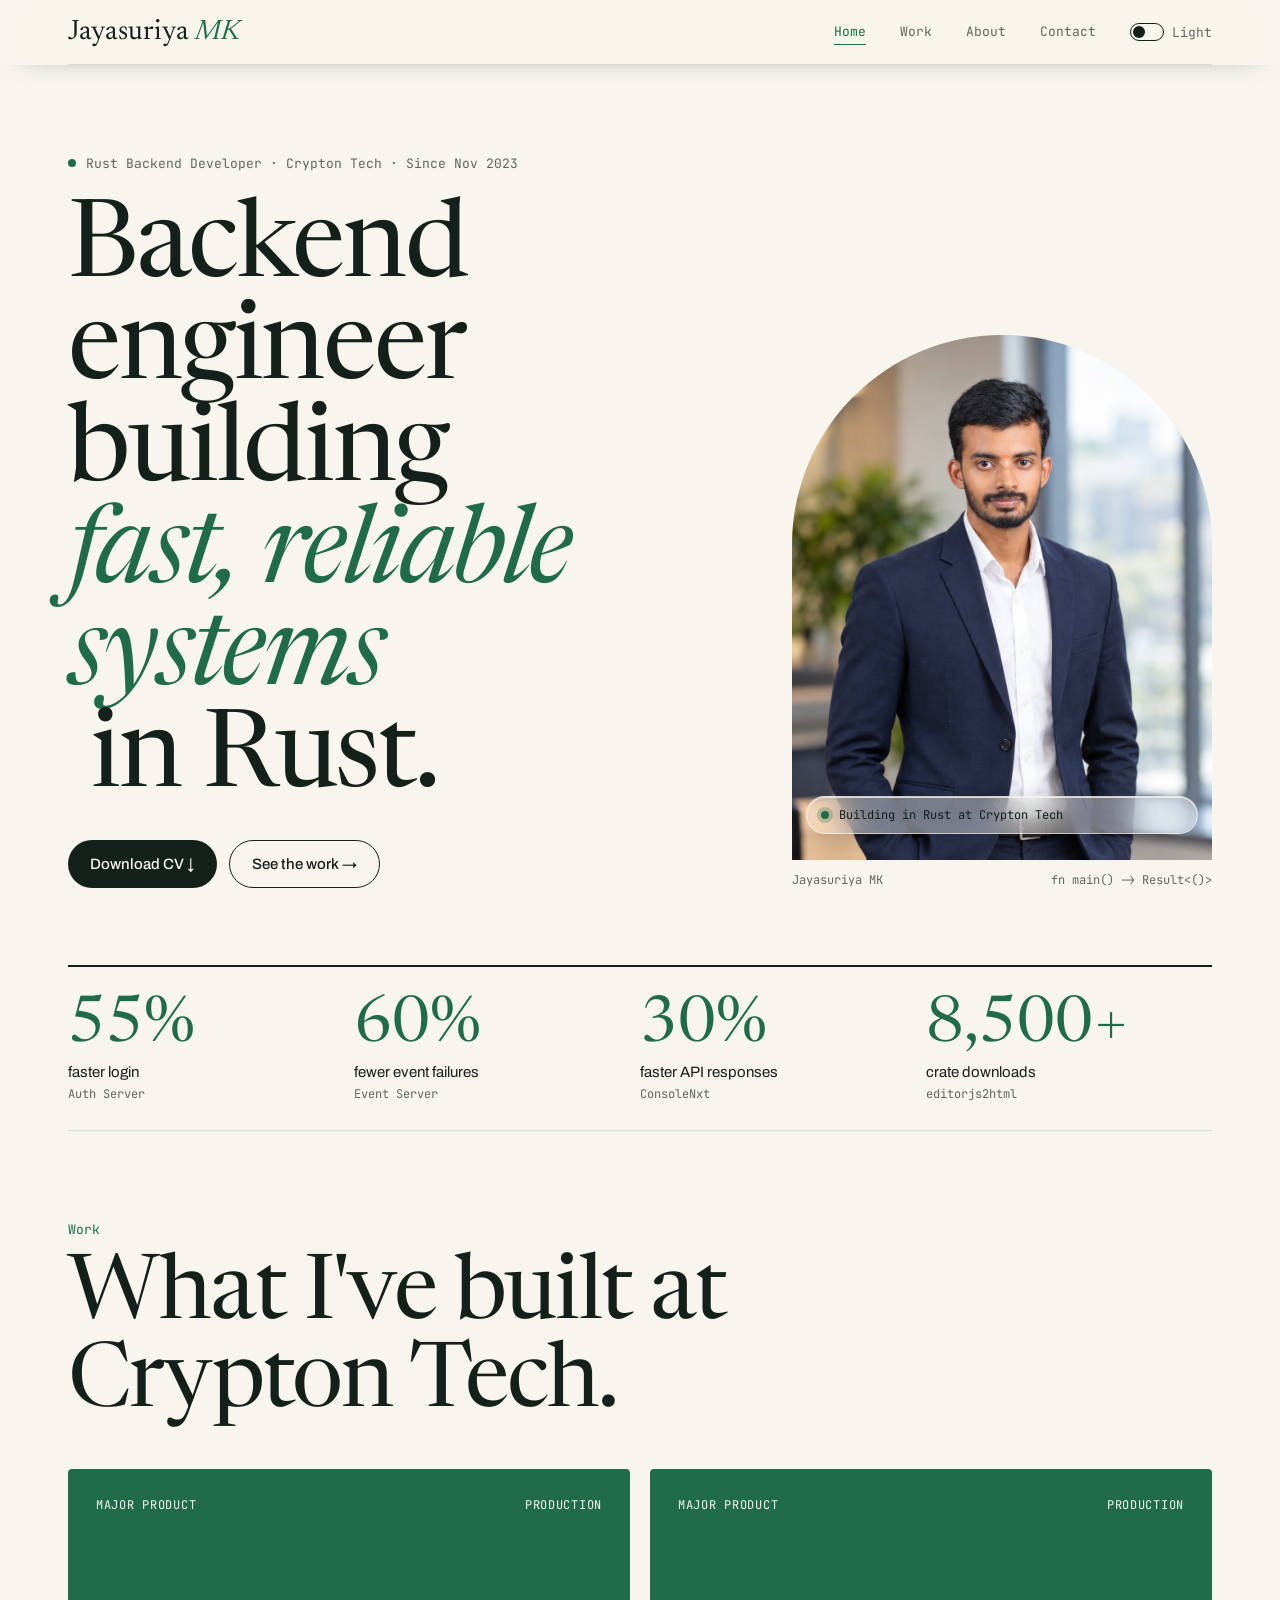
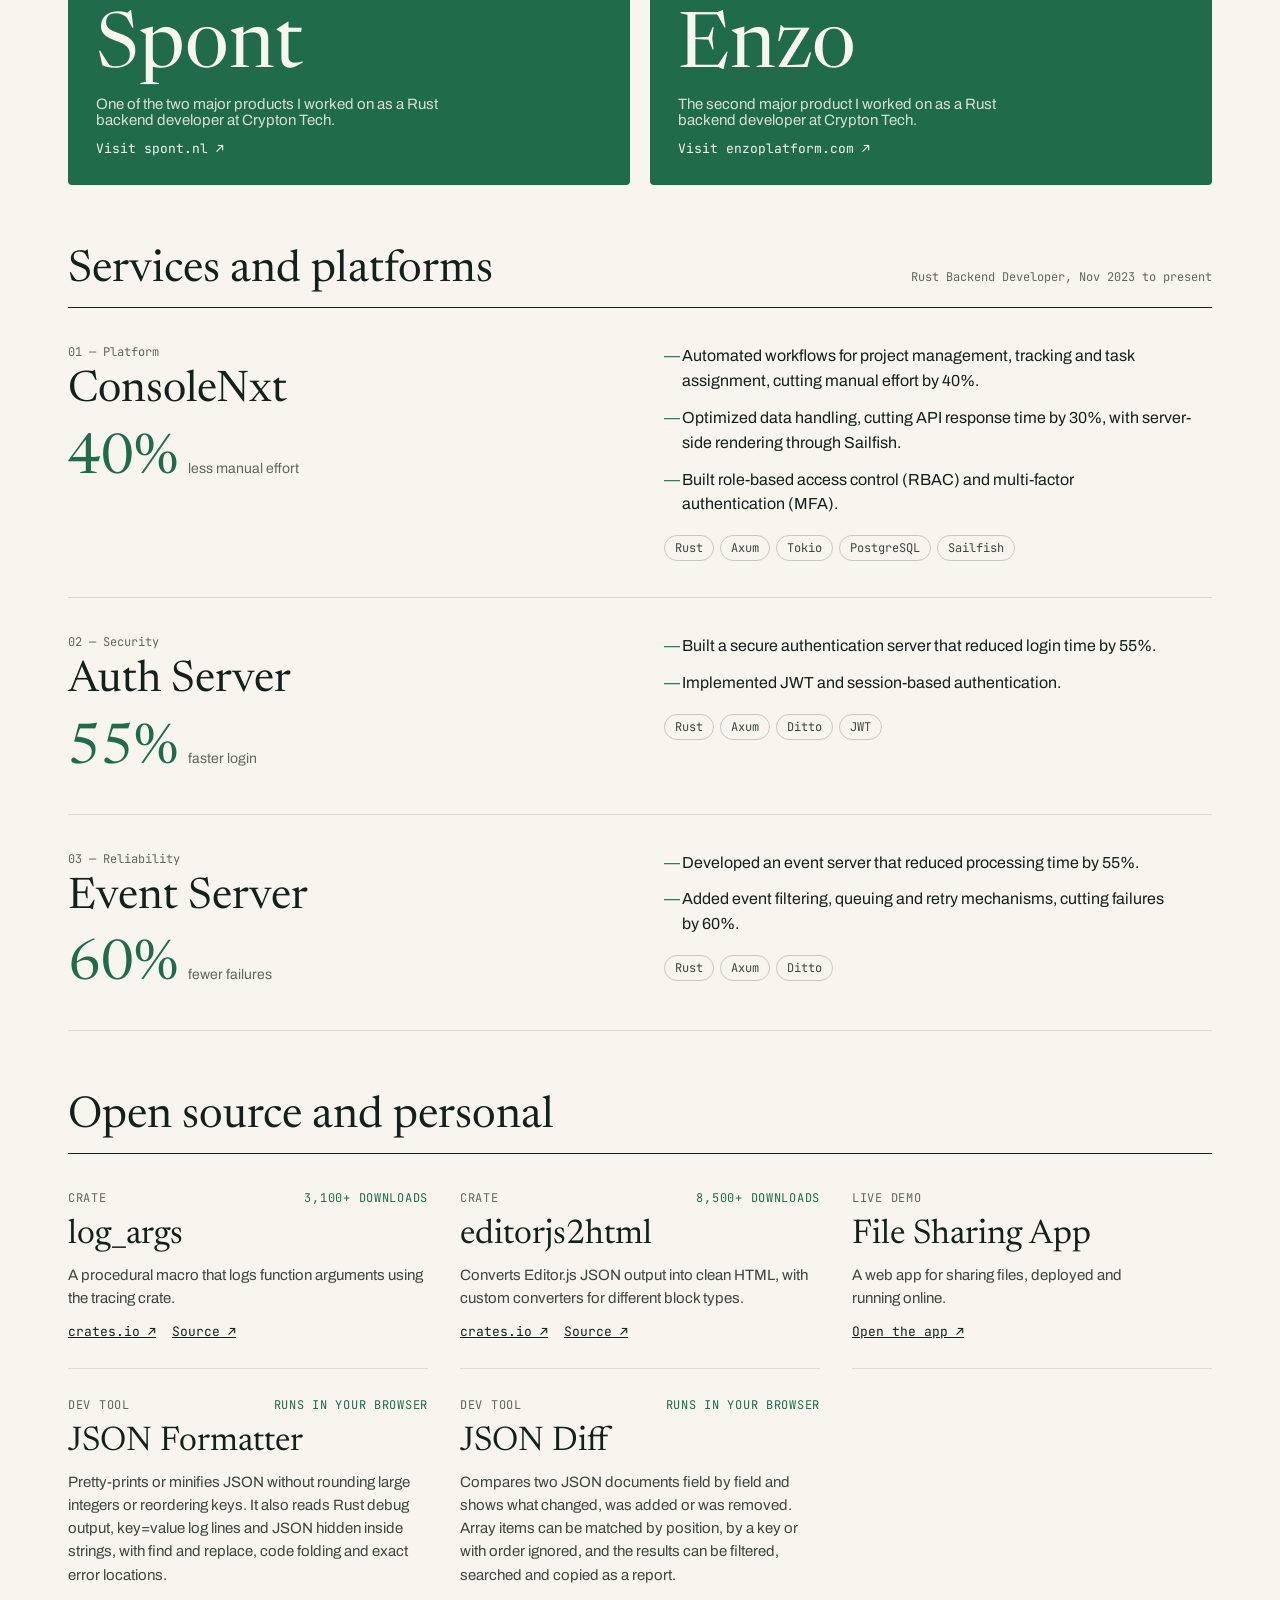
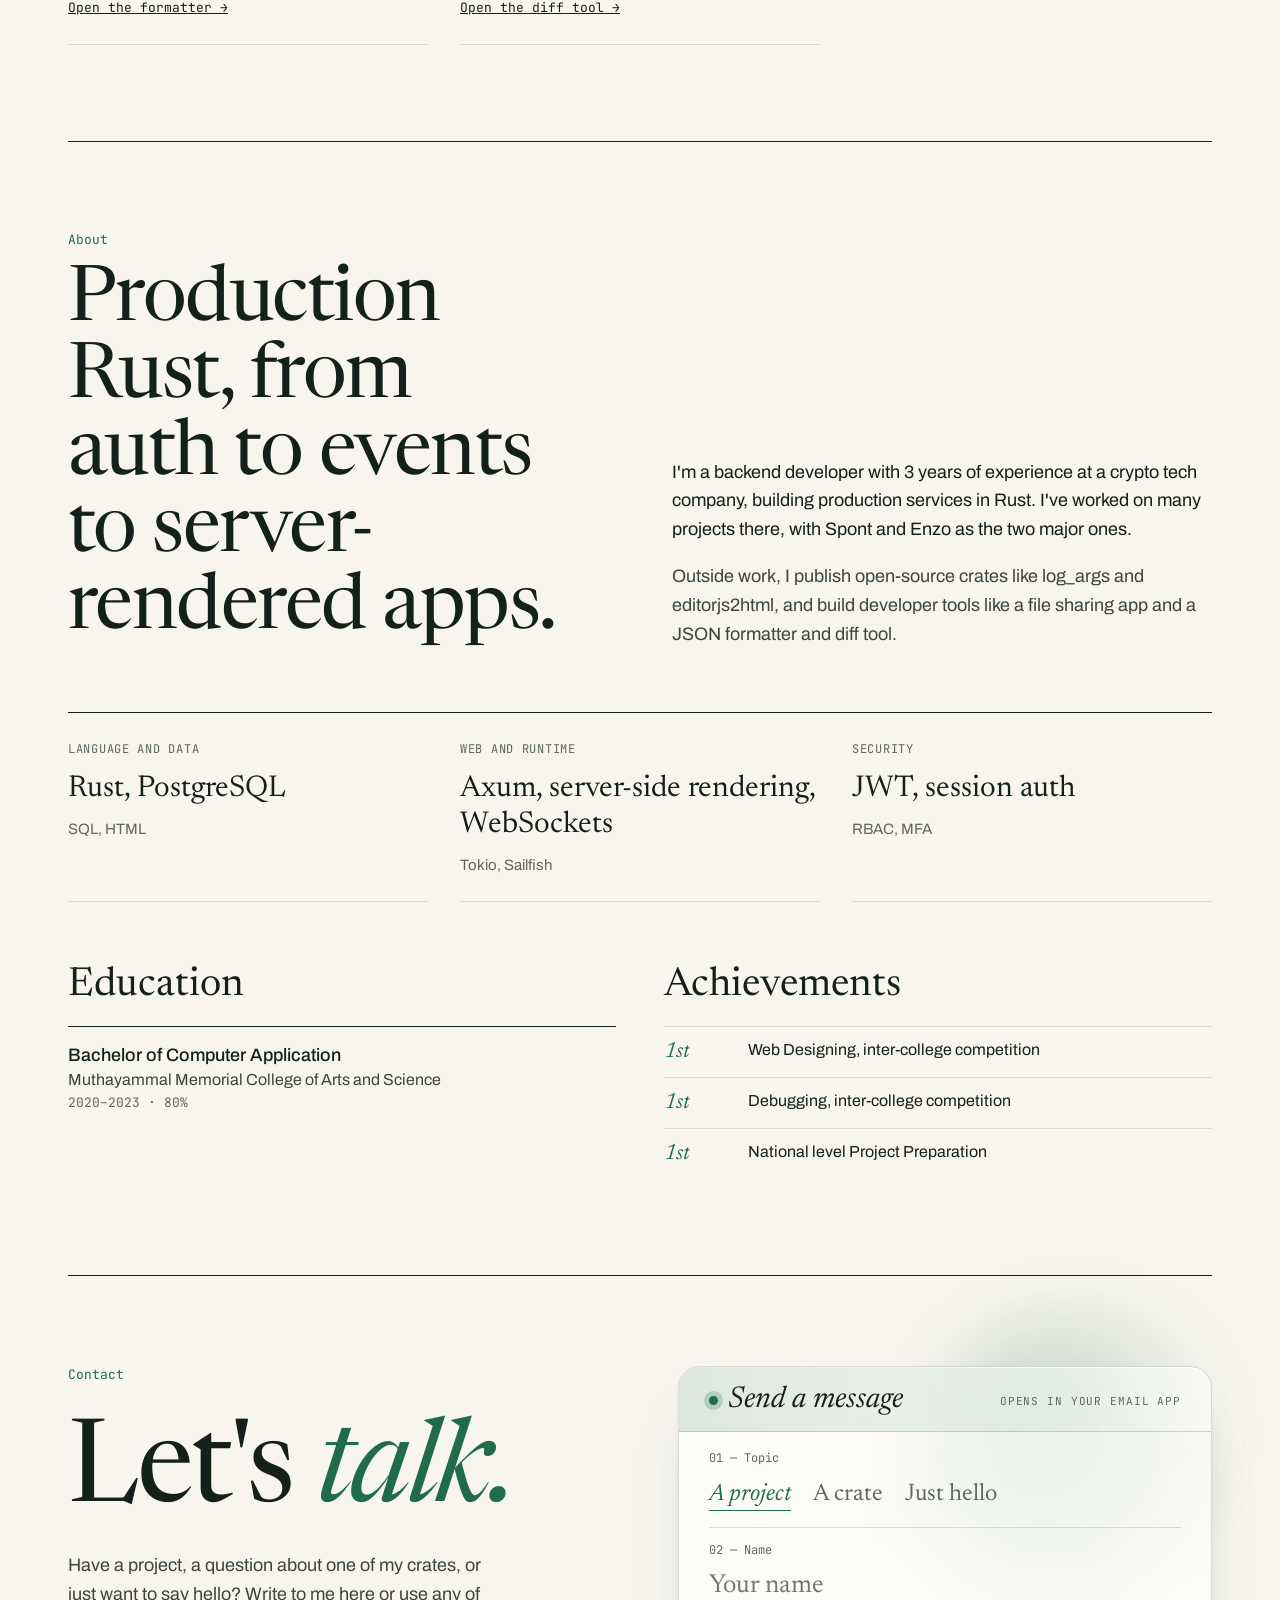
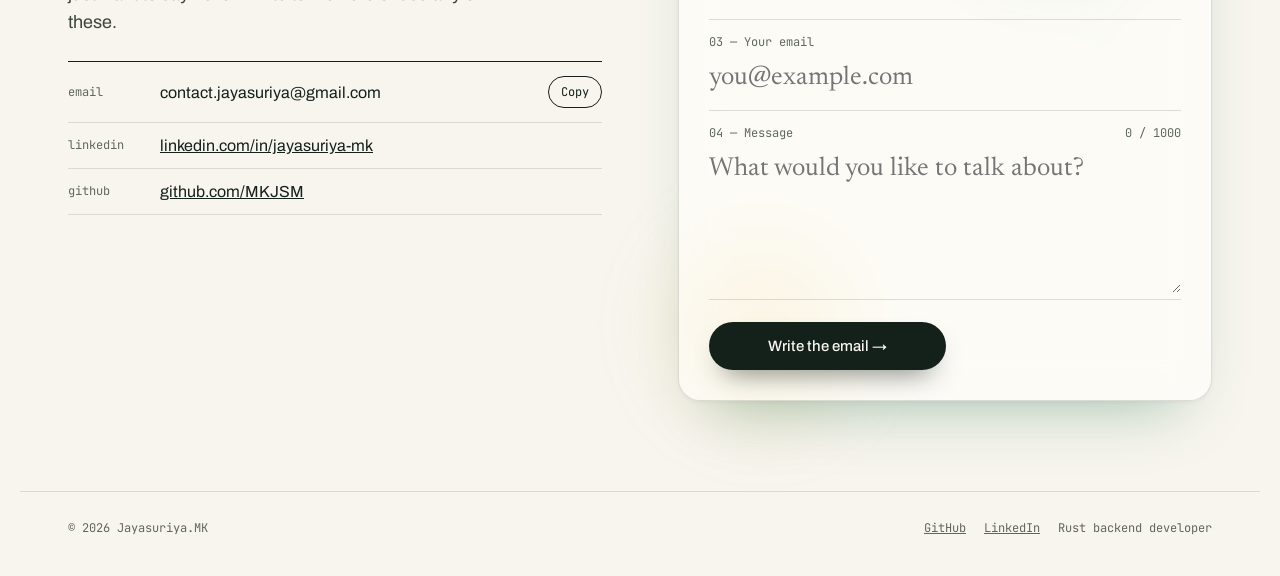
==== index.html @ 96c5d4a2 "Initial commit: Newsprint portfolio with JSON Formatter and JSON Diff" ====
<!DOCTYPE html>
<html lang="en">
<head>
  <meta charset="utf-8">
  <meta name="viewport" content="width=device-width, initial-scale=1">
  <title>Jayasuriya MK — Rust Backend Developer</title>
  <link rel="preconnect" href="https://fonts.googleapis.com">
  <link rel="preconnect" href="https://fonts.gstatic.com" crossorigin>
  <link rel="stylesheet" href="https://fonts.googleapis.com/css2?family=Newsreader:ital,opsz,wght@0,6..72,400;0,6..72,500;1,6..72,400&family=Archivo:wght@400;500;600&family=JetBrains+Mono:wght@400;500&display=swap">
  <script>document.documentElement.classList.add('js');</script>
  <link rel="stylesheet" href="style.css">
</head>
<body>
<a href="#main-content" class="skip-link">Skip to content</a>

<div class="site-wrap">
  <!-- ── Header ────────────────────────────────── -->
  <div class="site-header-wrap">
    <div class="scroll-progress"></div>
    <header class="site-header">
      <a href="#home" class="brand">Jayasuriya <em>MK</em></a>
      <nav class="site-nav">
        <a href="#home" class="nav-link active">Home</a>
        <a href="#work" class="nav-link">Work</a>
        <a href="#about" class="nav-link">About</a>
        <a href="#contact" class="nav-link">Contact</a>
        <button data-bump class="theme-toggle" type="button" role="switch" aria-checked="false" aria-label="Dark mode" title="Switch to dark mode">
          <span class="toggle-track"><span class="toggle-knob"></span></span>
          <span class="toggle-label">Light</span>
        </button>
      </nav>
    </header>
    <div class="container"><div class="header-rule"></div></div>
  </div>

  <!-- ── Main ──────────────────────────────────── -->
  <main id="main-content" class="site-main">

    <!-- Home -->
    <section id="home" class="section-anchor">
      <div class="hero-grid">
        <div class="hero-intro" data-rv>
          <p class="hero-status"><span class="live-dot"></span>Rust Backend Developer · Crypton Tech · Since Nov 2023</p>
          <h1 class="hero-title" data-rv="h1">Backend engineer building <em>fast, reliable systems</em> in Rust.</h1>
          <div class="hero-actions">
            <a data-bump href="assets/JAYASURIYA_RUST.pdf" download="JAYASURIYA_RUST.pdf" class="btn-primary">Download CV ↓</a>
            <a data-bump href="#work" class="btn-outline">See the work →</a>
          </div>
        </div>
        <figure class="portrait-figure" data-rv="img">
          <img src="assets/portrait_2.png" alt="Portrait of Jayasuriya MK" class="portrait-img">
          <div data-chip class="portrait-chip">
            <span class="chip-dot"></span>
            <span class="chip-text">Building in Rust at Crypton Tech</span>
          </div>
          <figcaption class="portrait-caption">
            <span>Jayasuriya MK</span>
            <span>fn main() -&gt; Result&lt;()&gt;</span>
          </figcaption>
        </figure>
      </div>
      <section data-metrics class="metrics-section" data-rv="line">
        <!-- rendered by app.js -->
      </section>
    </section>

    <!-- Work -->
    <section id="work" class="section-anchor">
      <div class="section-intro" data-rv>
        <p class="section-tag">Work</p>
        <h2 class="section-heading">What I've built at Crypton Tech.</h2>
      </div>
      <div class="products-grid">
        <!-- rendered by app.js -->
      </div>
      <section class="services-section" data-rv>
        <div class="services-header">
          <h2 class="services-title">Services and platforms</h2>
          <span class="services-subtitle">Rust Backend Developer, Nov 2023 to present</span>
        </div>
        <div class="services-container">
          <!-- rendered by app.js -->
        </div>
      </section>
      <section class="oss-section" data-rv>
        <div class="oss-header">
          <h2 class="oss-title">Open source and personal</h2>
        </div>
        <div class="oss-grid">
          <!-- rendered by app.js -->
        </div>
      </section>
    </section>

    <!-- About -->
    <section id="about" class="section-anchor about-border">
      <div class="about-grid" data-rv>
        <div>
          <p class="section-tag">About</p>
          <h2 class="about-heading">Production Rust, from auth to events to server-rendered apps.</h2>
        </div>
        <div class="about-text">
          <p>I'm a backend developer with 3 years of experience at a crypto tech company, building production services in Rust. I've worked on many projects there, with Spont and Enzo as the two major ones.</p>
          <p>Outside work, I publish open-source crates like log_args and editorjs2html, and build developer tools like a file sharing app and a JSON formatter and diff tool.</p>
        </div>
      </div>
      <section class="skills-grid">
        <!-- rendered by app.js -->
      </section>
      <div class="edu-achieve-grid">
        <div data-rv>
          <h2 class="sub-heading">Education</h2>
          <div class="edu-detail">
            <span class="edu-degree">Bachelor of Computer Application</span>
            <span class="edu-school">Muthayammal Memorial College of Arts and Science</span>
            <span class="edu-year">2020–2023 · 80%</span>
          </div>
        </div>
        <div data-rv>
          <h2 class="sub-heading">Achievements</h2>
          <div class="achievements-container">
            <!-- rendered by app.js -->
          </div>
        </div>
      </div>
    </section>

    <!-- Contact -->
    <section id="contact" class="section-anchor about-border">
      <div class="contact-grid">
        <div class="contact-info" data-rv>
          <p class="section-tag">Contact</p>
          <h2 class="contact-heading">Let's <em>talk.</em></h2>
          <p class="contact-blurb">Have a project, a question about one of my crates, or just want to say hello? Write to me here or use any of these.</p>
          <div class="contact-links">
            <div class="contact-row-email">
              <span class="contact-label">email</span>
              <span class="contact-value">contact.jayasuriya@gmail.com</span>
              <button data-bump type="button" class="btn-copy">Copy</button>
            </div>
            <div class="contact-row">
              <span class="contact-label">linkedin</span>
              <a href="https://www.linkedin.com/in/jayasuriya-mk" target="_blank" rel="noopener" class="contact-value">linkedin.com/in/jayasuriya-mk</a>
            </div>
            <div class="contact-row">
              <span class="contact-label">github</span>
              <a href="https://github.com/MKJSM" target="_blank" rel="noopener">github.com/MKJSM</a>
            </div>
          </div>
        </div>
        <div class="form-wrap" data-rv>
          <div aria-hidden="true" class="form-glow form-glow-a"></div>
          <div aria-hidden="true" class="form-glow form-glow-b"></div>
          <div aria-hidden="true" class="form-glow-ring"></div>
          <form class="contact-form" novalidate>
            <div class="form-header">
              <span class="form-header-title"><span class="form-header-dot"></span>Send a message</span>
              <span class="form-header-sub">Opens in your email app</span>
            </div>
            <div class="form-body">
              <span class="form-step-label"><span>01 — Topic</span></span>
              <div role="radiogroup" aria-label="Topic" class="topic-group">
                <!-- rendered by app.js -->
              </div>
            </div>
            <label class="form-field">
              <span class="form-step-label"><span>02 — Name</span></span>
              <input name="name" autocomplete="name" placeholder="Your name" class="form-input">
            </label>
            <label class="form-field">
              <span class="form-step-label"><span>03 — Your email</span></span>
              <input name="email" type="email" autocomplete="email" placeholder="you@example.com" class="form-input">
            </label>
            <label class="form-field form-field-msg">
              <span class="form-step-label"><span>04 — Message</span><span class="msg-counter">0 / 1000</span></span>
              <textarea name="message" rows="4" maxlength="1000" placeholder="What would you like to talk about?" class="form-input"></textarea>
            </label>
            <div class="form-actions">
              <button data-bump type="submit" class="btn-submit">Write the email →</button>
              <p role="status" class="form-status"></p>
            </div>
          </form>
        </div>
      </div>
    </section>
  </main>

  <!-- ── Footer ────────────────────────────────── -->
  <footer class="site-footer">
    <span>© 2026 Jayasuriya.MK</span>
    <span class="footer-links">
      <a href="https://github.com/MKJSM" target="_blank" rel="noopener">GitHub</a>
      <a href="https://www.linkedin.com/in/jayasuriya-mk" target="_blank" rel="noopener">LinkedIn</a>
      <span>Rust backend developer</span>
    </span>
  </footer>
</div>

<script src="app.js"></script>
</body>
</html>
---- style.css ----
/* ── Tokens ─────────────────────────────────────────── */
:root {
  color-scheme: light dark;
  --bg: #f7f5ee;
  --ink: #14201a;
  --accent: #1f6b4a;
  --muted: #5f675f;
  --rule: #d9dbd0;
  --ink2: #3c463f;
  --imgbg: #e4e5da;
  --chip: #c7cbbd;
  --live: #1f6b4a;
  --hdr: rgba(247,245,238,.66);
  --glass: rgba(255,255,253,.62);
  --glassLine: rgba(20,32,26,.14);
  --glassShadow: 0 34px 60px -34px rgba(31,107,74,.42),
                 0 2px 6px -2px rgba(20,32,26,.08),
                 inset 0 1px 0 rgba(255,255,255,.9);
  --glowA: color-mix(in oklab, var(--accent) 55%, transparent);
  --glowAOp: .45;
  --glowB: color-mix(in oklab, #e2b75e 70%, transparent);
  --glowBOp: .5;
}

@media (prefers-color-scheme: dark) {
  :root:not([data-theme="light"]) {
    --bg: #0f1512;
    --ink: #e9ece4;
    --accent: #6fc79c;
    --muted: #9aa39b;
    --rule: #2a332d;
    --ink2: #c3cbc2;
    --imgbg: #1b231f;
    --chip: #3b463f;
    --live: #6fc79c;
    --hdr: rgba(15,21,18,.62);
    --glass: color-mix(in oklab, var(--bg) 58%, transparent);
    --glassLine: color-mix(in oklab, var(--ink) 18%, transparent);
    --glassShadow: 0 40px 80px -40px color-mix(in oklab, var(--ink) 55%, transparent),
                   inset 0 1px 0 color-mix(in oklab, var(--bg) 85%, transparent);
    --glowA: color-mix(in oklab, var(--accent) 70%, transparent);
    --glowAOp: .75;
    --glowB: color-mix(in oklab, #d9a441 65%, transparent);
    --glowBOp: .6;
  }
}

:root[data-theme="dark"] {
  --bg: #0f1512;
  --ink: #e9ece4;
  --accent: #6fc79c;
  --muted: #9aa39b;
  --rule: #2a332d;
  --ink2: #c3cbc2;
  --imgbg: #1b231f;
  --chip: #3b463f;
  --live: #6fc79c;
  --hdr: rgba(15,21,18,.62);
  --glass: color-mix(in oklab, var(--bg) 58%, transparent);
  --glassLine: color-mix(in oklab, var(--ink) 18%, transparent);
  --glassShadow: 0 40px 80px -40px color-mix(in oklab, var(--ink) 55%, transparent),
                 inset 0 1px 0 color-mix(in oklab, var(--bg) 85%, transparent);
  --glowA: color-mix(in oklab, var(--accent) 70%, transparent);
  --glowAOp: .75;
  --glowB: color-mix(in oklab, #d9a441 65%, transparent);
  --glowBOp: .6;
  color-scheme: dark;
}

:root[data-theme="light"] { color-scheme: light; }

/* ── Base ───────────────────────────────────────────── */
html { scroll-behavior: smooth; }

body {
  margin: 0;
  background: var(--bg);
  color: var(--ink);
  font-family: 'Archivo', system-ui, sans-serif;
  -webkit-font-smoothing: antialiased;
}

a { color: var(--ink); }
a:hover { color: var(--accent); }

::selection {
  background: var(--accent);
  color: var(--bg);
}

input, textarea, button { font: inherit; }

/* ── Skip link ──────────────────────────────────────── */
.skip-link {
  position: absolute;
  left: -9999px;
  top: 0;
  z-index: 100;
  background: var(--accent);
  color: var(--bg);
  padding: 8px 16px;
  font-size: 14px;
  text-decoration: none;
  border-radius: 0 0 4px 0;
}

.skip-link:focus {
  left: 0;
}

/* ── Focus styles ───────────────────────────────────── */
:focus-visible {
  outline: 2px solid var(--accent);
  outline-offset: 2px;
}

/* ── Layout shell ───────────────────────────────────── */
.site-wrap {
  min-height: 100vh;
  display: flex;
  flex-direction: column;
}

.container {
  width: 100%;
  max-width: 1240px;
  margin: 0 auto;
  box-sizing: border-box;
  padding: 0 clamp(20px, 4vw, 48px);
}

/* ── Sticky header ──────────────────────────────────── */
.site-header-wrap {
  position: sticky;
  top: 0;
  z-index: 10;
  background: var(--hdr);
  backdrop-filter: blur(16px) saturate(1.6);
  -webkit-backdrop-filter: blur(16px) saturate(1.6);
  box-shadow: inset 0 -1px 0 color-mix(in oklab, var(--bg) 70%, transparent),
              0 10px 30px -24px color-mix(in oklab, var(--ink) 60%, transparent);
}

.scroll-progress {
  position: absolute;
  left: 0;
  right: 0;
  bottom: -1px;
  height: 2px;
  background: var(--accent);
  transform-origin: 0 50%;
  transform: scaleX(0);
  z-index: 1;
}

.site-header {
  width: 100%;
  max-width: 1240px;
  margin: 0 auto;
  box-sizing: border-box;
  padding: clamp(12px, 2vw, 18px) clamp(20px, 4vw, 48px);
  display: flex;
  justify-content: space-between;
  align-items: center;
  gap: 10px 16px;
  flex-wrap: wrap;
}

.brand {
  font-family: 'Newsreader', serif;
  font-size: 28px;
  line-height: 1;
  text-decoration: none;
  color: var(--ink);
}

.brand em { color: var(--accent); }

.site-nav {
  display: flex;
  align-items: center;
  gap: clamp(16px, 3vw, 34px);
  font-family: 'JetBrains Mono', monospace;
  font-size: 13px;
  flex-wrap: wrap;
}

.nav-link {
  text-decoration: none;
  color: var(--muted);
  border-bottom: 1px solid transparent;
  padding: 4px 0;
}

.nav-link:hover { color: var(--ink); }

.nav-link.active {
  color: var(--accent);
  border-bottom-color: var(--accent);
}

.header-rule {
  height: 1px;
  background: var(--rule);
}

/* ── Theme toggle ───────────────────────────────────── */
.theme-toggle {
  display: inline-flex;
  align-items: center;
  gap: 8px;
  background: transparent;
  border: 0;
  padding: 0;
  cursor: pointer;
  font-family: 'JetBrains Mono', monospace;
  font-size: 13px;
  color: var(--muted);
}

.theme-toggle:hover { color: var(--ink); }

.toggle-track {
  position: relative;
  width: 34px;
  height: 18px;
  border-radius: 999px;
  border: 1px solid var(--ink);
  box-sizing: border-box;
  background: transparent;
}

.toggle-knob {
  position: absolute;
  top: 2px;
  left: 2px;
  width: 12px;
  height: 12px;
  border-radius: 50%;
  background: var(--ink);
  transition: left .2s ease;
}

.theme-toggle[aria-checked="true"] .toggle-track { background: var(--ink); }
.theme-toggle[aria-checked="true"] .toggle-knob { left: 18px; background: var(--bg); }

/* ── Main ───────────────────────────────────────────── */
.site-main {
  flex: 1;
  width: 100%;
  max-width: 1240px;
  margin: 0 auto;
  box-sizing: border-box;
  padding: 0 clamp(20px, 4vw, 48px);
}

/* ── Sections ───────────────────────────────────────── */
.section-anchor {
  scroll-margin-top: clamp(72px, 14vw, 104px);
}

/* ── Home ───────────────────────────────────────────── */
.hero-grid {
  display: grid;
  grid-template-columns: repeat(auto-fit, minmax(min(100%, 440px), 1fr));
  gap: clamp(28px, 5vw, 72px);
  align-items: end;
  padding: clamp(24px, 7vw, 96px) 0 clamp(32px, 6vw, 80px);
}

.hero-intro {
  display: flex;
  flex-direction: column;
  gap: clamp(18px, 3vw, 28px);
}

.hero-status {
  margin: 0;
  font-family: 'JetBrains Mono', monospace;
  font-size: 13px;
  color: var(--muted);
  display: flex;
  gap: 10px;
  flex-wrap: wrap;
  align-items: center;
}

.live-dot {
  width: 8px;
  height: 8px;
  border-radius: 50%;
  background: var(--live);
}

.hero-title {
  margin: 0;
  font-family: 'Newsreader', serif;
  font-weight: 400;
  font-size: clamp(52px, 8.4vw, 118px);
  line-height: .95;
  letter-spacing: -.02em;
  text-wrap: balance;
}

.hero-title em { color: var(--accent); }

.hero-actions {
  display: flex;
  gap: 12px;
  flex-wrap: wrap;
}

.btn-primary {
  display: inline-flex;
  align-items: center;
  gap: 10px;
  background: var(--ink);
  color: var(--bg);
  text-decoration: none;
  padding: 15px 22px;
  border-radius: 999px;
  font-weight: 500;
  font-size: 15px;
  border: 0;
}

.btn-primary:hover {
  background: var(--accent);
  color: var(--bg);
}

.btn-outline {
  display: inline-flex;
  align-items: center;
  gap: 10px;
  color: var(--ink);
  text-decoration: none;
  padding: 15px 22px;
  border-radius: 999px;
  border: 1px solid var(--ink);
  font-weight: 500;
  font-size: 15px;
  background: transparent;
}

.btn-outline:hover {
  background: var(--ink);
  color: var(--bg);
}

/* Portrait */
.portrait-figure {
  margin: 0;
  justify-self: end;
  width: 100%;
  max-width: 420px;
  position: relative;
}

.portrait-img {
  display: block;
  width: 100%;
  aspect-ratio: 4/5;
  object-fit: cover;
  object-position: 50% 15%;
  border-radius: 999px 999px 4px 4px;
  background: var(--imgbg);
}

.portrait-placeholder {
  display: flex;
  align-items: center;
  justify-content: center;
  width: 100%;
  aspect-ratio: 4/5;
  border-radius: 999px 999px 4px 4px;
  background: var(--imgbg);
  font-family: 'Newsreader', serif;
  font-size: clamp(64px, 10vw, 96px);
  color: var(--accent);
  letter-spacing: .05em;
  user-select: none;
}

.portrait-chip {
  position: absolute;
  left: 14px;
  right: 14px;
  top: calc(100% - 92px);
  display: flex;
  align-items: center;
  gap: 10px;
  padding: 10px 14px;
  border-radius: 999px;
  background: color-mix(in oklab, var(--bg) 42%, transparent);
  backdrop-filter: blur(14px) saturate(1.5);
  -webkit-backdrop-filter: blur(14px) saturate(1.5);
  border: 1px solid color-mix(in oklab, var(--bg) 65%, transparent);
  box-shadow: 0 10px 30px -14px rgba(0,0,0,.45),
              inset 0 1px 0 color-mix(in oklab, var(--bg) 80%, transparent);
  color: var(--ink);
  font-family: 'JetBrains Mono', monospace;
  font-size: 12px;
  pointer-events: none;
}

.chip-dot {
  width: 8px;
  height: 8px;
  flex: none;
  border-radius: 50%;
  background: var(--live);
  box-shadow: 0 0 0 4px color-mix(in oklab, var(--live) 25%, transparent);
}

.chip-text {
  white-space: nowrap;
  overflow: hidden;
  text-overflow: ellipsis;
}

.portrait-caption {
  margin-top: 12px;
  display: flex;
  justify-content: space-between;
  gap: 12px;
  font-family: 'JetBrains Mono', monospace;
  font-size: 12px;
  color: var(--muted);
}

/* Metrics */
.metrics-section {
  border-top: 1px solid var(--ink);
  display: grid;
  grid-template-columns: repeat(auto-fit, minmax(min(100%, 220px), 1fr));
}

.metric-item {
  padding: 28px 24px 28px 0;
  border-bottom: 1px solid var(--rule);
  display: flex;
  flex-direction: column;
  gap: 6px;
}

.metric-value {
  font-family: 'Newsreader', serif;
  font-size: clamp(48px, 5vw, 68px);
  line-height: 1;
  color: var(--accent);
}

.metric-label { font-size: 15px; }

.metric-source {
  font-family: 'JetBrains Mono', monospace;
  font-size: 12px;
  color: var(--muted);
}

/* ── Work ───────────────────────────────────────────── */
.section-intro {
  padding: clamp(36px, 7vw, 96px) 0 clamp(24px, 4vw, 40px);
}

.section-tag {
  margin: 0 0 16px;
  font-family: 'JetBrains Mono', monospace;
  font-size: 13px;
  color: var(--accent);
}

.section-heading {
  margin: 0;
  font-family: 'Newsreader', serif;
  font-weight: 400;
  font-size: clamp(48px, 7vw, 96px);
  line-height: .98;
  letter-spacing: -.02em;
  max-width: 14ch;
}

/* Product cards */
.products-grid {
  display: grid;
  grid-template-columns: repeat(auto-fit, minmax(min(100%, 380px), 1fr));
  gap: clamp(12px, 2vw, 20px);
  padding-bottom: clamp(40px, 6vw, 64px);
}

.product-card {
  display: flex;
  flex-direction: column;
  justify-content: space-between;
  gap: clamp(24px, 5vw, 48px);
  min-height: clamp(200px, 28vw, 260px);
  padding: clamp(22px, 3vw, 28px);
  background: var(--accent);
  color: var(--bg);
  text-decoration: none;
  border-radius: 4px;
}

.product-card:hover {
  background: var(--ink);
  color: var(--bg);
}

.product-card-top {
  display: flex;
  justify-content: space-between;
  gap: 12px;
  font-family: 'JetBrains Mono', monospace;
  font-size: 12px;
  letter-spacing: .06em;
  text-transform: uppercase;
}

.product-card-bottom {
  display: flex;
  flex-direction: column;
  gap: 12px;
}

.product-name {
  font-family: 'Newsreader', serif;
  font-size: clamp(56px, 6vw, 84px);
  line-height: .9;
}

.product-desc {
  font-size: 15px;
  opacity: .85;
  max-width: 42ch;
}

.product-link {
  font-family: 'JetBrains Mono', monospace;
  font-size: 13px;
}

/* Services */
.services-section {
  padding-bottom: clamp(40px, 6vw, 64px);
}

.services-header {
  display: flex;
  justify-content: space-between;
  align-items: baseline;
  gap: 12px;
  flex-wrap: wrap;
  border-bottom: 1px solid var(--ink);
  padding-bottom: 14px;
}

.services-title {
  margin: 0;
  font-family: 'Newsreader', serif;
  font-weight: 400;
  font-size: clamp(32px, 3.6vw, 44px);
}

.services-subtitle {
  font-family: 'JetBrains Mono', monospace;
  font-size: 12px;
  color: var(--muted);
}

.service-article {
  display: grid;
  grid-template-columns: repeat(auto-fit, minmax(min(100%, 260px), 1fr));
  gap: clamp(16px, 3vw, 24px) 48px;
  padding: clamp(24px, 4vw, 36px) 0;
  border-bottom: 1px solid var(--rule);
}

.service-meta {
  display: flex;
  flex-direction: column;
  gap: 10px;
}

.service-n-tag {
  font-family: 'JetBrains Mono', monospace;
  font-size: 12px;
  color: var(--muted);
}

.service-name {
  margin: 0;
  font-family: 'Newsreader', serif;
  font-weight: 400;
  font-size: clamp(34px, 3.4vw, 44px);
  line-height: 1;
}

.service-metric-wrap {
  display: flex;
  align-items: baseline;
  gap: 10px;
  margin-top: 8px;
}

.service-metric-val {
  font-family: 'Newsreader', serif;
  font-size: 56px;
  line-height: 1;
  color: var(--accent);
}

.service-metric-lbl {
  font-size: 14px;
  color: var(--muted);
}

.service-detail {
  display: flex;
  flex-direction: column;
  gap: 18px;
}

.service-bullets {
  margin: 0;
  padding: 0;
  list-style: none;
  display: flex;
  flex-direction: column;
  gap: 12px;
}

.service-bullet {
  display: grid;
  grid-template-columns: 18px minmax(0, 1fr);
  font-size: 16px;
  line-height: 1.55;
  text-wrap: pretty;
}

.bullet-dash { color: var(--accent); }

.service-stack {
  display: flex;
  gap: 6px;
  flex-wrap: wrap;
}

.stack-chip {
  font-family: 'JetBrains Mono', monospace;
  font-size: 12px;
  border: 1px solid var(--chip);
  border-radius: 999px;
  padding: 4px 10px;
  color: var(--ink2);
}

/* OSS */
.oss-section {
  padding-bottom: clamp(40px, 8vw, 96px);
}

.oss-header {
  border-bottom: 1px solid var(--ink);
  padding-bottom: 14px;
  margin-bottom: 8px;
}

.oss-title {
  margin: 0;
  font-family: 'Newsreader', serif;
  font-weight: 400;
  font-size: clamp(32px, 3.6vw, 44px);
}

.oss-grid {
  display: grid;
  grid-template-columns: repeat(auto-fit, minmax(min(100%, 280px), 1fr));
  gap: 0 32px;
}

.oss-article {
  display: flex;
  flex-direction: column;
  gap: 12px;
  padding: 28px 0;
  border-bottom: 1px solid var(--rule);
}

.oss-tag-line {
  display: flex;
  justify-content: space-between;
  gap: 12px;
  font-family: 'JetBrains Mono', monospace;
  font-size: 12px;
  color: var(--muted);
  text-transform: uppercase;
  letter-spacing: .06em;
}

.oss-tag-meta { color: var(--accent); }

.oss-name {
  margin: 0;
  font-family: 'Newsreader', serif;
  font-weight: 400;
  font-size: 34px;
  line-height: 1;
}

.oss-desc {
  margin: 0;
  font-size: 15px;
  line-height: 1.55;
  color: var(--ink2);
  text-wrap: pretty;
}

.oss-links {
  display: flex;
  gap: 16px;
  flex-wrap: wrap;
  font-family: 'JetBrains Mono', monospace;
  font-size: 13px;
}

/* ── About ──────────────────────────────────────────── */
.about-border { border-top: 1px solid var(--ink); }

.about-grid {
  display: grid;
  grid-template-columns: repeat(auto-fit, minmax(min(100%, 420px), 1fr));
  gap: clamp(20px, 5vw, 72px);
  padding: clamp(36px, 7vw, 96px) 0 clamp(32px, 6vw, 64px);
}

.about-heading {
  margin: 0;
  font-family: 'Newsreader', serif;
  font-weight: 400;
  font-size: clamp(44px, 6vw, 80px);
  line-height: 1;
  letter-spacing: -.02em;
  text-wrap: balance;
}

.about-text {
  display: flex;
  flex-direction: column;
  gap: 18px;
  font-size: 18px;
  line-height: 1.6;
  align-self: end;
  text-wrap: pretty;
}

.about-text p { margin: 0; }
.about-text p + p { color: var(--ink2); }

/* Skills */
.skills-grid {
  display: grid;
  grid-template-columns: repeat(auto-fit, minmax(min(100%, 300px), 1fr));
  gap: 0 32px;
  border-top: 1px solid var(--ink);
}

.skill-item {
  padding: clamp(18px, 3vw, 28px) 0;
  border-bottom: 1px solid var(--rule);
  display: flex;
  flex-direction: column;
  gap: clamp(8px, 1.5vw, 14px);
}

.skill-title {
  margin: 0;
  font-family: 'JetBrains Mono', monospace;
  font-weight: 400;
  font-size: 12px;
  letter-spacing: .06em;
  text-transform: uppercase;
  color: var(--muted);
}

.skill-core {
  margin: 0;
  font-family: 'Newsreader', serif;
  font-size: 30px;
  line-height: 1.2;
}

.skill-rest {
  margin: 0;
  font-size: 15px;
  color: var(--muted);
}

/* Education & Achievements */
.edu-achieve-grid {
  display: grid;
  grid-template-columns: repeat(auto-fit, minmax(min(100%, 380px), 1fr));
  gap: clamp(32px, 5vw, 48px);
  padding: clamp(36px, 6vw, 64px) 0 clamp(40px, 8vw, 96px);
}

.sub-heading {
  margin: 0 0 20px;
  font-family: 'Newsreader', serif;
  font-weight: 400;
  font-size: 40px;
}

.edu-detail {
  border-top: 1px solid var(--ink);
  padding-top: 18px;
  display: flex;
  flex-direction: column;
  gap: 6px;
}

.edu-degree {
  font-size: 18px;
  font-weight: 500;
}

.edu-school { color: var(--ink2); }

.edu-year {
  font-family: 'JetBrains Mono', monospace;
  font-size: 13px;
  color: var(--muted);
}

.achievement-item {
  display: grid;
  grid-template-columns: 72px minmax(0, 1fr);
  gap: 12px;
  padding: 14px 0;
  border-top: 1px solid var(--rule);
}

.achievement-rank {
  font-family: 'Newsreader', serif;
  font-style: italic;
  font-size: 22px;
  color: var(--accent);
}

/* ── Contact ────────────────────────────────────────── */
.contact-grid {
  display: grid;
  grid-template-columns: repeat(auto-fit, minmax(min(100%, 400px), 1fr));
  gap: clamp(36px, 6vw, 88px);
  padding: clamp(36px, 7vw, 96px) 0 clamp(40px, 7vw, 96px);
}

.contact-info {
  display: flex;
  flex-direction: column;
  gap: clamp(16px, 3vw, 24px);
}

.contact-heading {
  margin: 0;
  font-family: 'Newsreader', serif;
  font-weight: 400;
  font-size: clamp(64px, 9vw, 128px);
  line-height: .9;
  letter-spacing: -.02em;
}

.contact-heading em { color: var(--accent); }

.contact-blurb {
  margin: 0;
  font-size: 18px;
  line-height: 1.6;
  max-width: 44ch;
  color: var(--ink2);
}

.contact-links { border-top: 1px solid var(--ink); }

.contact-row {
  display: grid;
  grid-template-columns: clamp(64px, 10vw, 80px) minmax(0, 1fr);
  gap: 12px;
  padding: 14px 0;
  border-bottom: 1px solid var(--rule);
}

.contact-row-email {
  display: grid;
  grid-template-columns: clamp(64px, 10vw, 80px) minmax(0, 1fr) auto;
  gap: 12px;
  align-items: center;
  padding: 14px 0;
  border-bottom: 1px solid var(--rule);
}

.contact-label {
  font-family: 'JetBrains Mono', monospace;
  font-size: 12px;
  color: var(--muted);
}

.contact-value { overflow-wrap: anywhere; }

.btn-copy {
  font-family: 'JetBrains Mono', monospace;
  font-size: 12px;
  background: transparent;
  border: 1px solid var(--ink);
  border-radius: 999px;
  padding: 7px 12px;
  cursor: pointer;
  color: var(--ink);
}

.btn-copy:hover {
  background: var(--ink);
  color: var(--bg);
}

/* Form wrapper */
.form-wrap {
  position: relative;
  align-self: end;
  min-width: 0;
  isolation: isolate;
}

.form-glow {
  position: absolute;
  z-index: -1;
  border-radius: 50%;
}

.form-glow-a {
  width: 62%;
  aspect-ratio: 1;
  right: -6%;
  top: -10%;
  background: radial-gradient(circle at 40% 40%, var(--glowA), transparent 68%);
  filter: blur(30px);
  opacity: var(--glowAOp);
}

.form-glow-b {
  width: 48%;
  aspect-ratio: 1;
  left: -8%;
  bottom: -8%;
  background: radial-gradient(circle, var(--glowB), transparent 68%);
  filter: blur(34px);
  opacity: var(--glowBOp);
}

.form-glow-ring {
  position: absolute;
  z-index: -1;
  inset: 18% 20% 30% 30%;
  border: 1px solid color-mix(in oklab, var(--accent) 40%, transparent);
  border-radius: 50%;
  transform: rotate(-12deg);
}

.contact-form {
  display: flex;
  flex-direction: column;
  min-width: 0;
  border-radius: 22px;
  border: 1px solid var(--glassLine);
  background: var(--glass);
  backdrop-filter: blur(22px) saturate(1.5);
  -webkit-backdrop-filter: blur(22px) saturate(1.5);
  box-shadow: var(--glassShadow);
  padding: 0 clamp(18px, 3vw, 30px) clamp(22px, 3vw, 30px);
  overflow: hidden;
}

.form-header {
  display: flex;
  justify-content: space-between;
  align-items: baseline;
  gap: 8px 16px;
  flex-wrap: wrap;
  margin: 0 calc(-1 * clamp(18px, 3vw, 30px));
  padding: 18px clamp(18px, 3vw, 30px) 16px;
  border-bottom: 1px solid color-mix(in oklab, var(--ink) 18%, transparent);
  background: linear-gradient(90deg, color-mix(in oklab, var(--accent) 14%, transparent), transparent);
}

.form-header-title {
  display: flex;
  align-items: center;
  gap: 10px;
  font-family: 'Newsreader', serif;
  font-style: italic;
  font-size: clamp(24px, 2.6vw, 30px);
  line-height: 1;
}

.form-header-dot {
  width: 9px;
  height: 9px;
  border-radius: 50%;
  background: var(--live);
  box-shadow: 0 0 0 5px color-mix(in oklab, var(--live) 22%, transparent);
}

.form-header-sub {
  font-family: 'JetBrains Mono', monospace;
  font-size: 11px;
  letter-spacing: .08em;
  text-transform: uppercase;
  color: var(--muted);
}

.form-body {
  display: grid;
  grid-template-columns: minmax(0, 1fr);
  gap: 12px;
  padding: 18px 0 16px;
}

.form-step-label {
  display: flex;
  justify-content: space-between;
  gap: 12px;
  font-family: 'JetBrains Mono', monospace;
  font-size: 12px;
  color: var(--muted);
}

.topic-group {
  display: flex;
  gap: 6px 22px;
  flex-wrap: wrap;
}

.topic-btn {
  background: transparent;
  border: 0;
  border-bottom: 1px solid transparent;
  padding: 4px 0;
  cursor: pointer;
  font-family: 'Newsreader', serif;
  font-style: normal;
  font-size: clamp(20px, 2.2vw, 24px);
  color: var(--muted);
  transition: color .2s ease, border-color .2s ease;
}

.topic-btn:hover { color: var(--accent); }

.topic-btn[aria-checked="true"] {
  color: var(--accent);
  font-style: italic;
  border-bottom-color: var(--accent);
}

.form-field {
  display: grid;
  grid-template-columns: minmax(0, 1fr);
  gap: 6px;
  padding: 14px 0 4px;
  border-top: 1px solid color-mix(in oklab, var(--ink) 14%, transparent);
}

.form-field-msg {
  border-bottom: 1px solid color-mix(in oklab, var(--ink) 14%, transparent);
}

.form-input {
  box-sizing: border-box;
  width: 100%;
  min-width: 0;
  background: transparent;
  border: 0;
  border-bottom: 2px solid transparent;
  border-radius: 0;
  padding: 6px 0 10px;
  font-family: 'Newsreader', serif;
  font-size: clamp(22px, 2.4vw, 26px);
  line-height: 1.25;
  color: var(--ink);
  outline: none;
  transition: border-color .25s ease;
}

.form-input:focus-visible {
  outline: 2px solid var(--accent);
  outline-offset: 4px;
  border-bottom-color: var(--accent);
}

textarea.form-input {
  resize: vertical;
  min-height: 120px;
}

.form-actions {
  display: flex;
  gap: 14px 18px;
  align-items: center;
  flex-wrap: wrap;
  padding-top: 22px;
}

.btn-submit {
  flex: 1 1 220px;
  box-shadow: 0 14px 28px -14px color-mix(in oklab, var(--ink) 70%, transparent);
  display: inline-flex;
  justify-content: center;
  align-items: center;
  gap: 10px;
  background: var(--ink);
  color: var(--bg);
  border: 0;
  border-radius: 999px;
  padding: 16px 26px;
  font-size: 15px;
  font-weight: 500;
  cursor: pointer;
  transition: background .2s ease;
}

.btn-submit:hover { background: var(--accent); }

.form-status {
  margin: 0;
  flex: 1 1 200px;
  font-size: 14px;
  line-height: 1.5;
}

/* ── Footer ─────────────────────────────────────────── */
.site-footer {
  width: 100%;
  max-width: 1240px;
  margin: 0 auto;
  box-sizing: border-box;
  padding: clamp(20px, 3vw, 28px) clamp(20px, 4vw, 48px) clamp(24px, 4vw, 40px);
  display: flex;
  justify-content: space-between;
  gap: 12px;
  flex-wrap: wrap;
  font-family: 'JetBrains Mono', monospace;
  font-size: 12px;
  color: var(--muted);
  border-top: 1px solid var(--rule);
}

.footer-links {
  display: flex;
  gap: 18px;
}

.footer-links a { color: var(--muted); }

/* ── Reveal / Bump / Chip animations ────────────────── */
.js [data-rv] {
  opacity: 0;
  transform: translateY(22px);
  transition: opacity .8s cubic-bezier(.2,.7,.2,1),
              transform .8s cubic-bezier(.2,.7,.2,1);
  transition-delay: var(--rd, 0ms);
}

[data-rv][data-in] {
  opacity: 1;
  transform: none;
}

[data-rv="line"] {
  opacity: 1;
  transform: none;
  background-image: linear-gradient(var(--ink), var(--ink));
  background-repeat: no-repeat;
  background-size: 0% 1px;
  background-position: 0 0;
  transition: background-size 1.1s cubic-bezier(.65,0,.35,1);
}

[data-rv="line"][data-in] { background-size: 100% 1px; }

[data-rv="img"] {
  opacity: 1;
  transform: none;
}

[data-rv="img"] img,
[data-rv="img"] .portrait-placeholder {
  clip-path: inset(100% 0 0 0);
  transform: scale(1.08);
  transition: clip-path 1.2s cubic-bezier(.65,0,.35,1),
              transform 1.6s cubic-bezier(.2,.7,.2,1);
}

[data-rv="img"][data-in] img,
[data-rv="img"][data-in] .portrait-placeholder {
  clip-path: inset(0 0 0 0);
  transform: none;
}

[data-rv="h1"] {
  opacity: 1;
  transform: none;
}

[data-rv="h1"] .w {
  display: inline-block;
  opacity: 0;
  transform: translateY(.45em);
  transition: opacity .7s ease, transform .9s cubic-bezier(.2,.7,.2,1);
}

[data-rv="h1"][data-in] .w {
  opacity: 1;
  transform: none;
}

#home img { will-change: transform; }

[data-bump] {
  transition: opacity .8s cubic-bezier(.2,.7,.2,1),
              transform .5s cubic-bezier(.34,1.56,.64,1),
              box-shadow .35s ease,
              background-color .2s ease,
              color .2s ease,
              border-color .2s ease;
}

[data-bump][data-in],
[data-bump]:not([data-rv]) {
  transition-delay: 0s;
}

[data-bump]:hover { transform: translateY(-3px); }

[data-bump="card"]:hover {
  transform: translateY(-6px);
  box-shadow: 0 24px 44px -22px color-mix(in oklab, var(--ink) 55%, transparent);
}

[data-bump]:active {
  transform: translateY(0) scale(.96);
  transition-duration: .12s;
}

[role="radio"][aria-checked="true"] {
  animation: bump .45s cubic-bezier(.34,1.56,.64,1);
}

@keyframes bump {
  0%   { transform: scale(.9); }
  60%  { transform: scale(1.08); }
  100% { transform: scale(1); }
}

[data-chip] {
  opacity: 0;
  transform: translateY(10px);
  transition: opacity .6s ease 1s, transform .8s cubic-bezier(.34,1.56,.64,1) 1s;
}

[data-in] [data-chip],
figure:not([data-rv]) [data-chip] {
  opacity: 1;
  transform: none;
}

/* ── Reduced motion ─────────────────────────────────── */
@media (prefers-reduced-motion: reduce) {
  [data-bump], [data-chip] {
    transition: none !important;
    animation: none !important;
    transform: none !important;
    opacity: 1 !important;
  }
  [data-rv], [data-rv] * {
    transition: none !important;
    opacity: 1 !important;
    transform: none !important;
    clip-path: none !important;
    background-size: 100% 1px !important;
  }
}

/* ── 640px metrics hide ─────────────────────────────── */
@media (max-width: 640px) {
  [data-metrics] { display: none !important; }
}
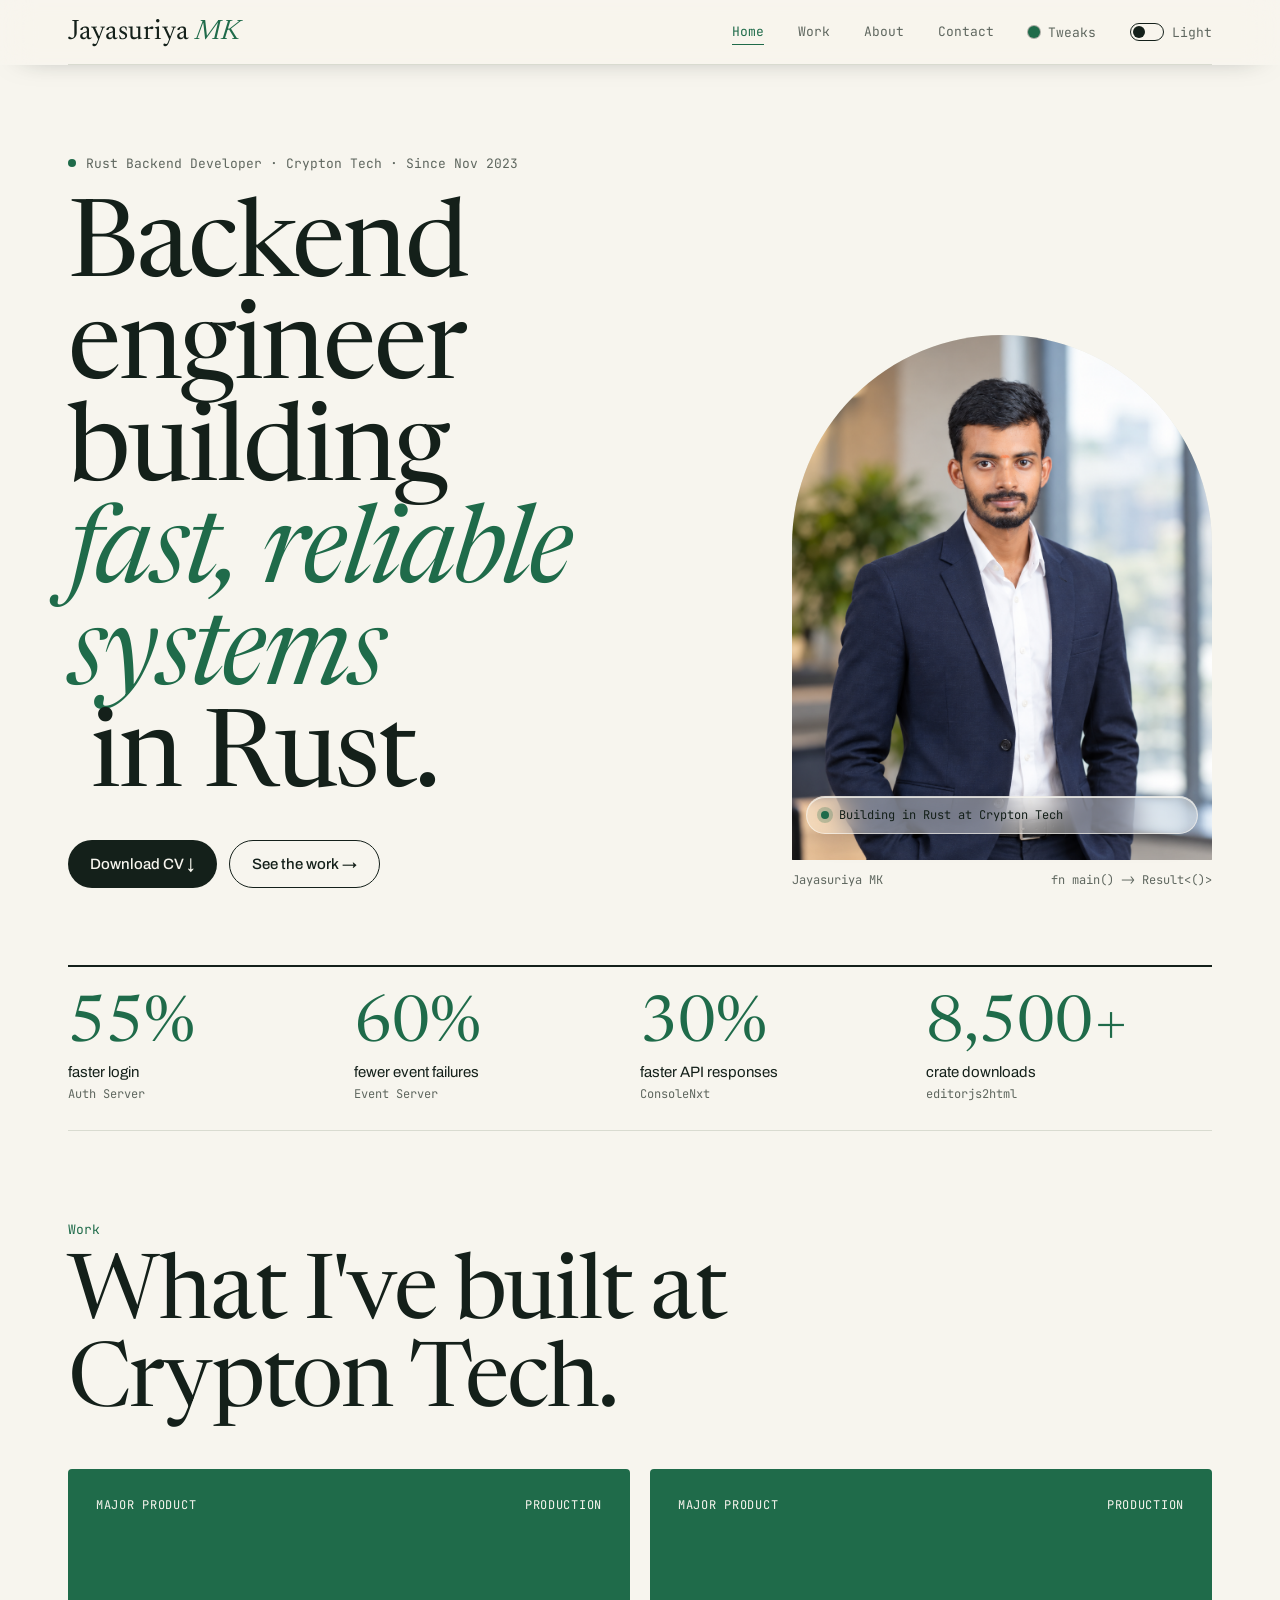
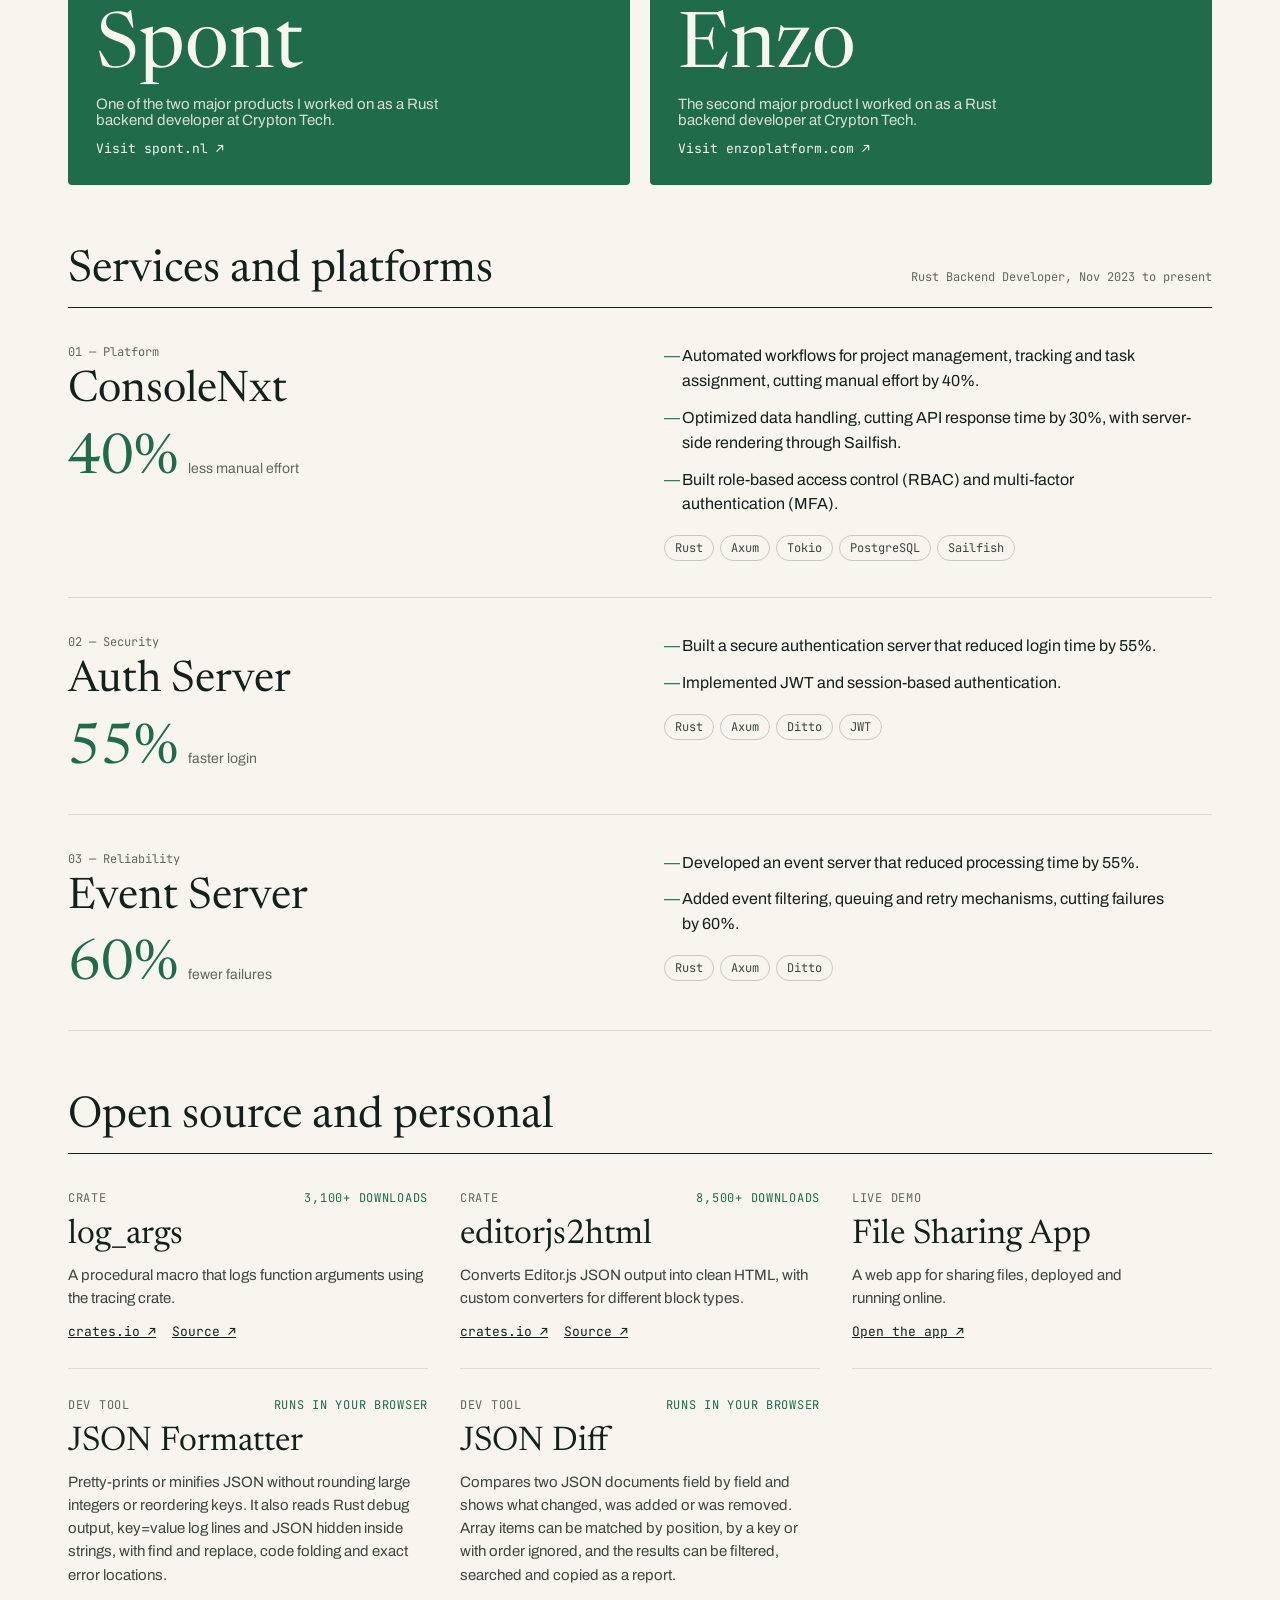
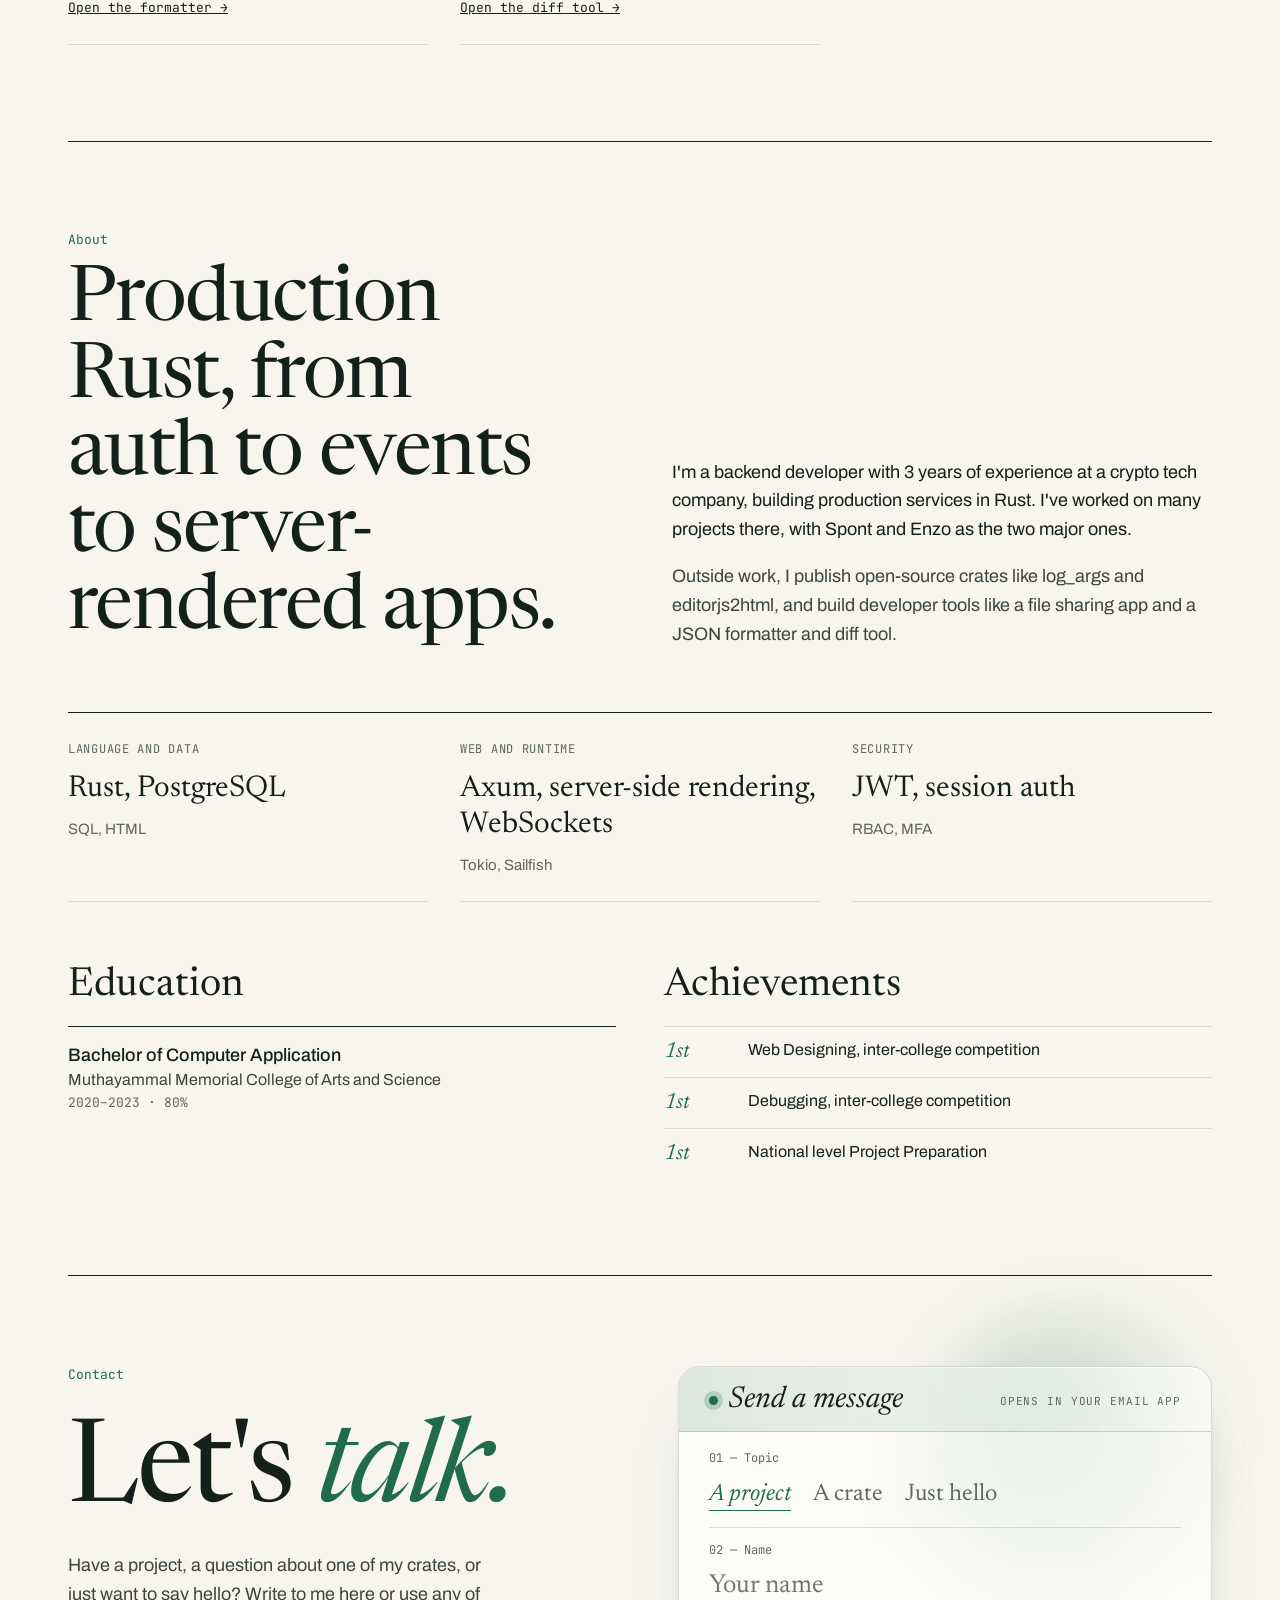
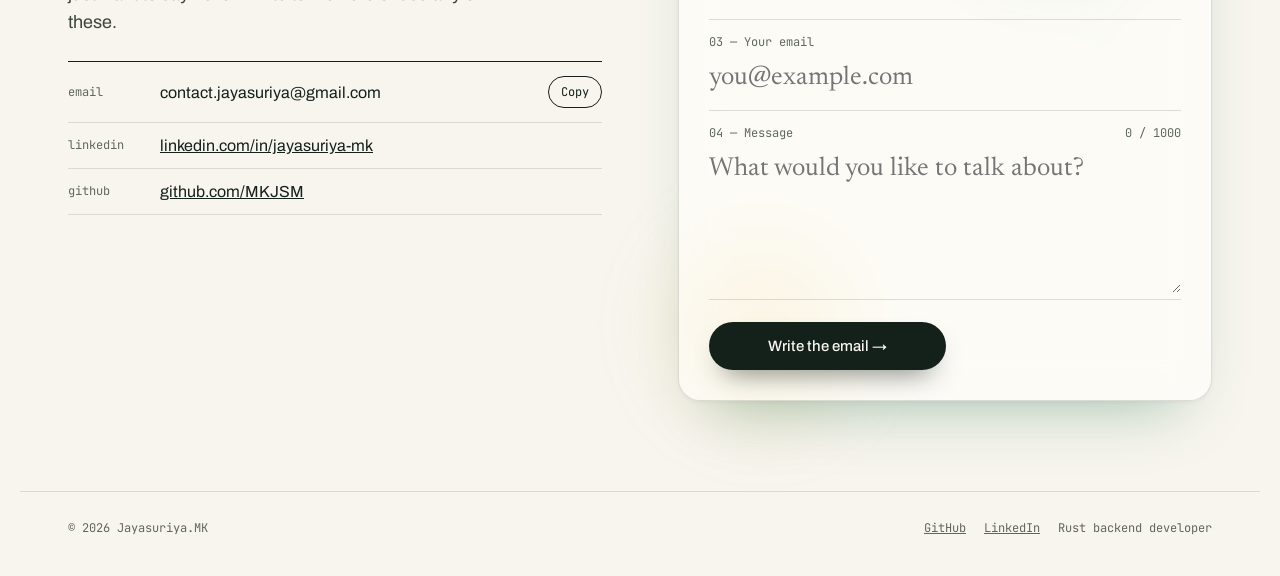
==== commit 3f4284a0: "Add Tweaks accent palette picker next to the light/dark switch Seven palettes (green, ink, terracott" ====
--- a/index.html
+++ b/index.html
@@ -9,6 +9,8 @@
   <link rel="stylesheet" href="https://fonts.googleapis.com/css2?family=Newsreader:ital,opsz,wght@0,6..72,400;0,6..72,500;1,6..72,400&family=Archivo:wght@400;500;600&family=JetBrains+Mono:wght@400;500&display=swap">
   <script>document.documentElement.classList.add('js');</script>
   <link rel="stylesheet" href="style.css">
+  <link rel="stylesheet" href="palettes.css">
+  <script src="palette.js"></script>
 </head>
 <body>
 <a href="#main-content" class="skip-link">Skip to content</a>
--- a/style.css
+++ b/style.css
@@ -13,7 +13,7 @@
   --hdr: rgba(247,245,238,.66);
   --glass: rgba(255,255,253,.62);
   --glassLine: rgba(20,32,26,.14);
-  --glassShadow: 0 34px 60px -34px rgba(31,107,74,.42),
+  --glassShadow: 0 34px 60px -34px color-mix(in oklab, var(--accent) 42%, transparent),
                  0 2px 6px -2px rgba(20,32,26,.08),
                  inset 0 1px 0 rgba(255,255,255,.9);
   --glowA: color-mix(in oklab, var(--accent) 55%, transparent);
--- a/palettes.css
+++ b/palettes.css
@@ -0,0 +1,112 @@
+/* ── Accent palettes ("Tweaks") ─────────────────────────────────
+   Each palette supplies a light and a dark accent. The generic rules
+   below map them onto --accent/--live/--sel for whichever colour
+   scheme is active. "green" is the original and defines no overrides.
+   Diff semantics (--add-*, --rem-*) are deliberately left untouched. */
+
+:root[data-palette="ink"]        { --pal-l: #1f4e8c; --pal-d: #7aa9e6; }
+:root[data-palette="terracotta"] { --pal-l: #b4492a; --pal-d: #e8906f; }
+:root[data-palette="plum"]       { --pal-l: #7a2e6b; --pal-d: #d89acb; }
+:root[data-palette="slate"]      { --pal-l: #3e4a56; --pal-d: #a9b6c3; }
+:root[data-palette="teal"]       { --pal-l: #0e6f78; --pal-d: #5ccfd6; }
+:root[data-palette="saffron"]    { --pal-l: #a45f00; --pal-d: #f0b84a; }
+
+:root[data-palette]:not([data-palette="green"]) {
+  --accent: var(--pal-l);
+  --live: var(--pal-l);
+}
+
+:root[data-palette]:not([data-palette="green"])[data-theme="dark"] {
+  --accent: var(--pal-d);
+  --live: var(--pal-d);
+}
+
+@media (prefers-color-scheme: dark) {
+  :root[data-palette]:not([data-palette="green"]):not([data-theme="light"]) {
+    --accent: var(--pal-d);
+    --live: var(--pal-d);
+  }
+}
+
+/* ── Picker UI ──────────────────────────────────────────────── */
+.pal { position: relative; display: inline-flex; }
+
+.pal-btn {
+  display: inline-flex;
+  align-items: center;
+  gap: 8px;
+  background: transparent;
+  border: 0;
+  padding: 0;
+  cursor: pointer;
+  font-family: 'JetBrains Mono', monospace;
+  font-size: 13px;
+  line-height: 1;
+  color: var(--muted);
+}
+.pal-btn:hover, .pal-btn[aria-expanded="true"] { color: var(--ink); }
+.pal-btn:focus-visible, .pal-opt:focus-visible { outline: 2px solid var(--accent); outline-offset: 3px; }
+
+.pal-sw {
+  --sw: var(--sw-l);
+  display: inline-block;
+  width: 12px;
+  height: 12px;
+  border-radius: 50%;
+  background: var(--sw);
+  box-shadow: 0 0 0 1px color-mix(in oklab, var(--ink) 35%, transparent);
+  flex: none;
+}
+:root[data-theme="dark"] .pal-sw { --sw: var(--sw-d); }
+@media (prefers-color-scheme: dark) {
+  :root:not([data-theme="light"]) .pal-sw { --sw: var(--sw-d); }
+}
+
+.pal-menu {
+  position: absolute;
+  top: calc(100% + 12px);
+  right: 0;
+  z-index: 100;
+  min-width: 190px;
+  margin: 0;
+  padding: 8px;
+  list-style: none;
+  background: var(--bg);
+  border: 1px solid var(--rule);
+  border-radius: 10px;
+  box-shadow: 0 18px 40px -18px color-mix(in oklab, var(--ink) 55%, transparent);
+  font-family: 'JetBrains Mono', monospace;
+  font-size: 13px;
+}
+.pal-menu[hidden] { display: none; }
+
+.pal-head {
+  padding: 4px 8px 8px;
+  color: var(--muted);
+  font-size: 11px;
+  letter-spacing: .08em;
+  text-transform: uppercase;
+}
+
+.pal-opt {
+  display: flex;
+  align-items: center;
+  gap: 10px;
+  width: 100%;
+  padding: 7px 8px;
+  background: transparent;
+  border: 0;
+  border-radius: 6px;
+  color: var(--ink2);
+  font: inherit;
+  text-align: left;
+  cursor: pointer;
+}
+.pal-opt:hover { background: color-mix(in oklab, var(--accent) 12%, transparent); color: var(--ink); }
+.pal-opt[aria-checked="true"] { color: var(--ink); }
+.pal-opt[aria-checked="true"]::after { content: "✓"; margin-left: auto; color: var(--accent); }
+
+@media (max-width: 560px) {
+  .pal-lbl { display: none; }
+  .pal-menu { right: -8px; }
+}
